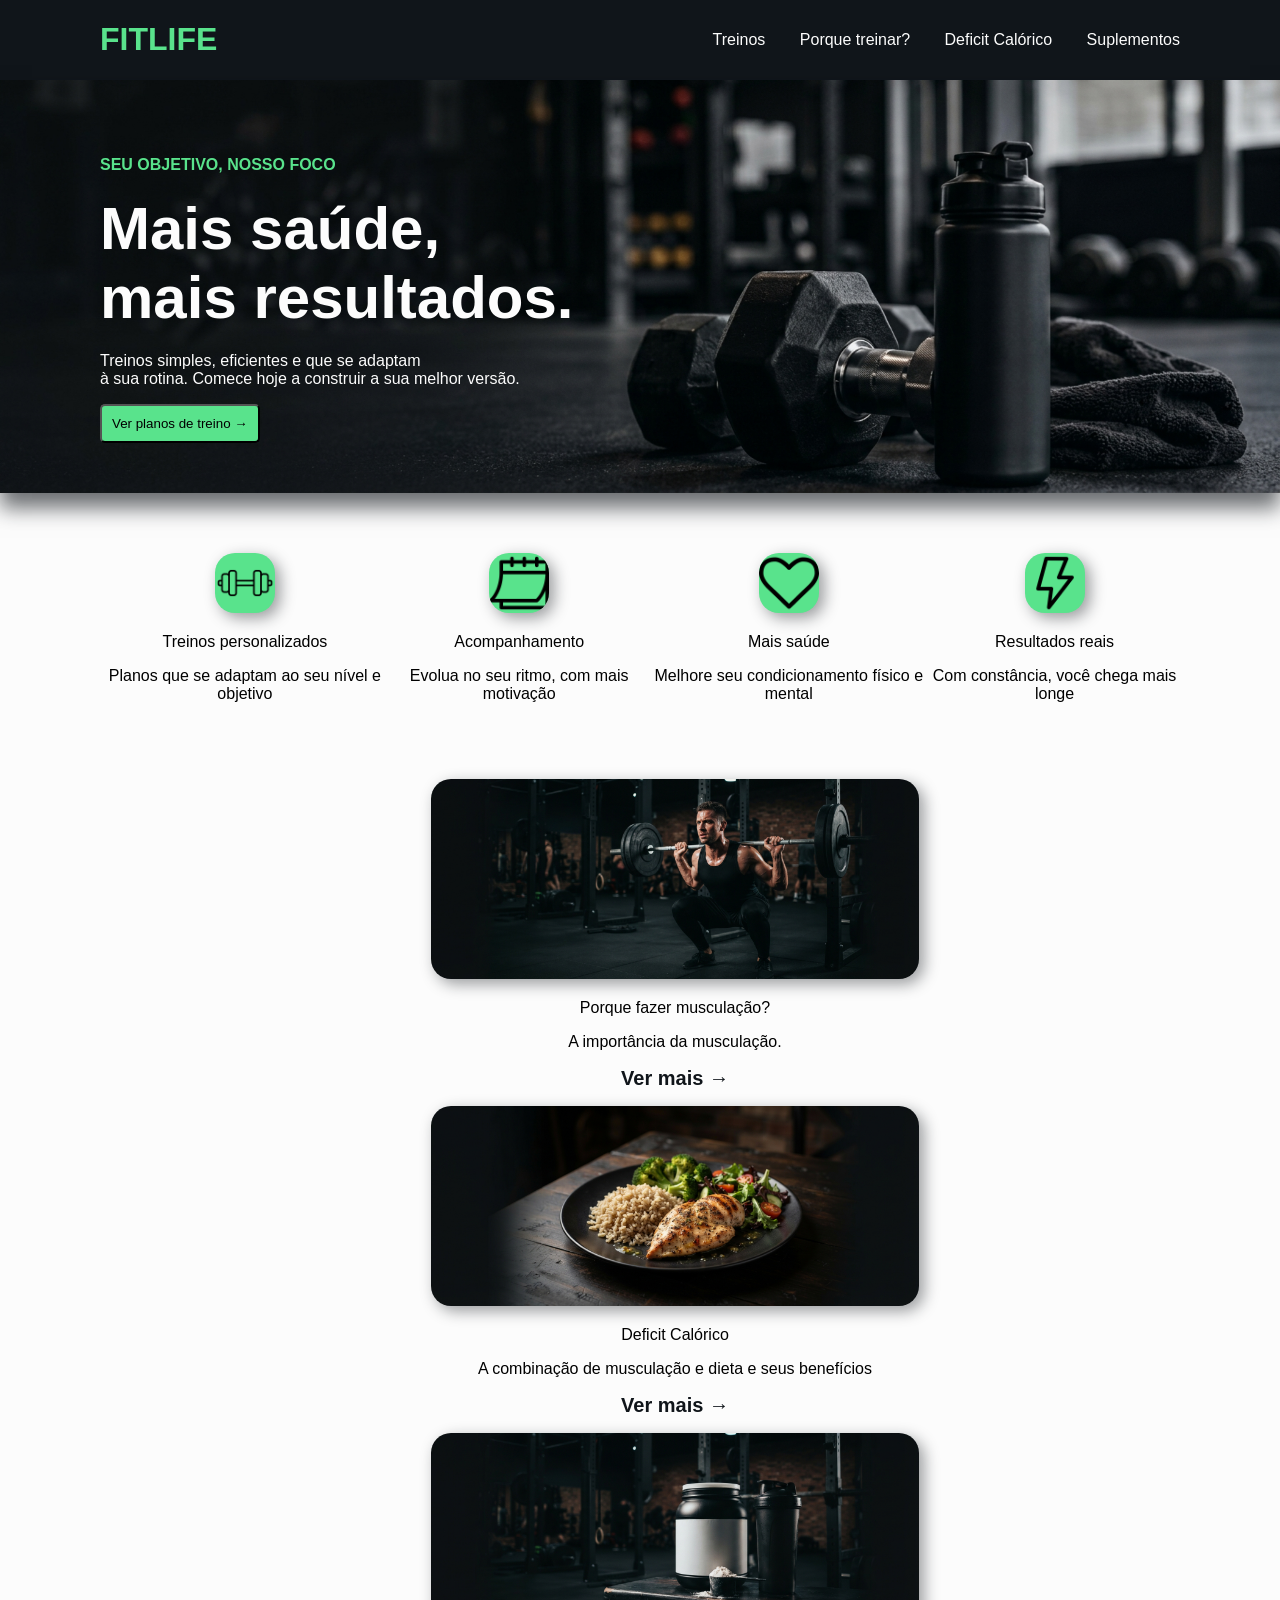
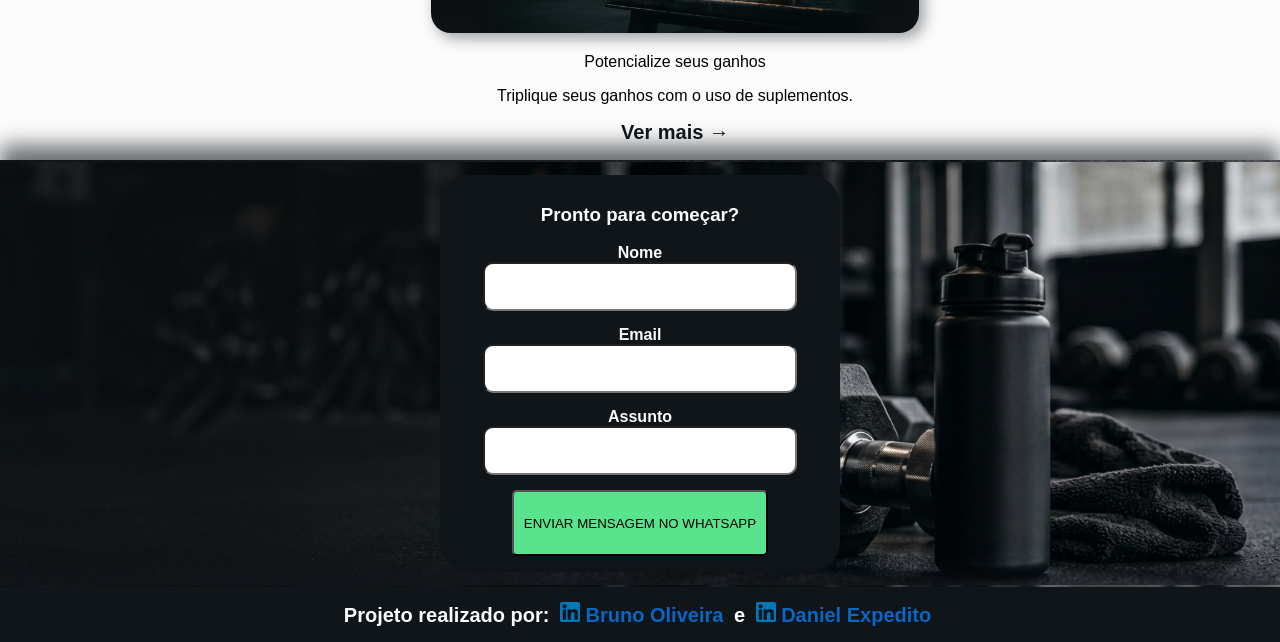
==== index.html @ 1dca29e5 "Alteração do nome pagina inicial" ====
<!DOCTYPE html>
<html lang="pt-br">
<head>
    <meta charset="UTF-8">
    <meta name="viewport" content="width=device-width, initial-scale=1.0">
    <title>FITLIFE</title>
    <link rel="stylesheet" href="style.css">
</head>
<body>     
    <header>
        <h1>FITLIFE</h1>
        <nav>
            <a href="pagina01.html">Treinos</a>
            <a href="pagina02.html">Porque treinar?</a>
            <a href="pagina03.html">Deficit Calórico</a>
            <a href="pagina04.html">Suplementos</a>
        </nav> <!--Cabeçalho-->
    </header>
    <main>
    <!--Imagem do halter e garrafa-->
        <div id="textoimagem"> <!--Texto-->
            <p class="verde">SEU OBJETIVO, NOSSO FOCO</p>
            <h2 class="branco">Mais saúde,<br>
                mais resultados.</h2>  
                <p class="branco">Treinos simples, eficientes e que se adaptam <br>
                à sua rotina. Comece hoje a construir a sua melhor versão.</p>
                <a href="pagina01.html" target="_blank">
                    <button class="botao">
                        Ver planos de treino →
                    </button>
                </a>
        </div>
        <div id="icones">
            <div>
                <img src="imagens/paginaPrincipal/halteres.png" alt="halter" height="60px" class="imagens">
                <p>Treinos personalizados</p>
                <p>Planos que se adaptam ao seu nível e objetivo</p>
            </div>
            <div>
                <img src="imagens/paginaPrincipal/calendario.png" alt="calendario" height="60px" class="imagens">
                <p>Acompanhamento</p>
                <p>Evolua no seu ritmo, com mais motivação</p>
            </div>
            <div>
                <img src="imagens/paginaPrincipal/coração.png" alt="coração" height="60px" class="imagens">
                <p>Mais saúde</p>
                <p>Melhore seu condicionamento físico e mental</p>
            </div>
            <div>
                <img src="imagens/paginaPrincipal/raio.png" alt="raio" height="60px" class="imagens">
                <p>Resultados reais</p>
                <p>Com constância, você chega mais longe</p>
            </div>
        </div>
        <div id="navegacao">
            <div>
                <img src="imagens/paginaPrincipal/musculação.jpg " alt="musculação" height="200px" class="imagens">
                <p>Porque fazer musculação?</p>
                <p>A importância da musculação.</p>
                <p><a href="pagina02.html">Ver mais →</a></p>
            </div>
            <div>
                <img src="imagens/paginaPrincipal/deficitcalorico.jpg" alt="deficit calorico" height="200px" class="imagens">
                <p>Deficit Calórico</p>
                <p>A combinação de musculação e dieta e seus benefícios</p>
                <p><a href="pagina03.html">Ver mais →</a></p>
            </div>
            <div>
                <img src="imagens/paginaPrincipal/suplementação.jpg" alt="suplementos" height="200px" class="imagens">
                <p>Potencialize seus ganhos</p>
                <p>Triplique seus ganhos com o uso de suplementos.</p>
                <p><a href="pagina04.html">Ver mais →</a></p>
            </div>
        </div>
    </main>
    <footer>
        <div id="forms">
            <div class="forms">
                <h3>Pronto para começar?</h3>
                <form id="formulario" method="post">
                    <div>
                        <label for="nome" class="label">Nome</label>
                        <input type="text" id="fnome" name="nome"  class="input">
                    </div>
                    <div>
                        <label for="email" class="label">Email</label>
                        <input type="email" name="email" id="femail"  class="input">
                    </div>
                    <div>
                        <label for="texto" class="label">Assunto
                        </label>
                        <input type="text" id="ftexto" name="texto"  class="input">
                    </div>
                    <button type="submit" class="botao">
                        <p>ENVIAR MENSAGEM NO WHATSAPP</p>
                    </button>
                    <script src="script.js"></script>
                </form>
            </div>
        </div>
        <div class="creditos">
            <p> Projeto realizado por: 
                <a href="https://www.linkedin.com/in/bruno-oliveira-056923248/" target="_blank"><img src="imagens/paginaPrincipal/linkedin.png" alt="logo linkedin" height="20px"> Bruno Oliveira</a> e <a href="https://www.linkedin.com/in/daniel-expedito-7985722a0/" target="_blank"> <img src="imagens/paginaPrincipal/linkedin.png" alt="logo linkedin" height="20px"> Daniel Expedito</a>
            </p> 
        </div>
    </footer>
</body>
</html>
---- style.css ----
body { /* PAGINA PRINCIPAL 01*/
    background-color: #FCFCFC;
    margin: 0;
    text-align: justify;
    font-family: Arial, Helvetica, sans-serif;
    font-size: 1em;
}

header {
    background-color: #10151A;
    padding-left: 100px;
    padding-right: 100px;
    display: flex;
    align-items: center;
    justify-content: space-between;
    box-shadow: 0px 15px 20px #10151a9c;
}

header > h1 {
    color: #59E38C;
}

header > nav > a {
    text-decoration: none;
    color: #FCFCFC;
    padding-left: 30px;
}

header > nav > a:hover {
    color: #59E38C;
    background-color: #59e38c4f;
    padding: 10px;
    border-radius: 30px;
}

#textoimagem {
    padding-top: 60px;
    padding-left: 100px;
    padding-right: 100px;
    background-image: url(imagens/paginaPrincipal/fundo.jpg); 
    background-size: 100%;
    background-repeat: no-repeat;
    background-position: bottom;
    box-shadow: 0px 15px 20px #10151a9c;
}

.verde {
    color: #59E38C;
    font-weight: bold;
}

#textoimagem > h2 {
    font-size: 60px;
    margin: 20px 0 20px 0;
}

.branco {
    color: #FCFCFC;
}

.botao {
    background-color: #59E38C;
    padding: 10px;
    border-radius: 5px;
    margin-bottom: 50px;
}

.botao:hover {
    background-color: #FCFCFC;
    color: #10151A;
    font-weight: bolder;
}

#icones {
    padding-left: 100px;
    padding-right: 100px;
    padding-top: 60px;
    display: flex;
    text-align: center;
}

.imagens {
    background-color: #59E38C;
    border-radius: 20px;
    box-shadow: 5px 5px 15px #10151a6b;
}

#icones > div{
    margin: auto;
}

#navegacao {
    padding: 60px 100px 0px 100px;
    text-align: center;
}

#navegacao > div {
    margin: auto;
    display: inline-block;
    padding-left: 70px;
}

#navegacao > div > p > a {
    text-decoration: none;
    color: #10151A; 
    font-weight: bold;
    font-size: 20px;
}

#navegacao > div > p > a:hover {
    color: #FCFCFC;
    background-color: #10151A;
    padding: 10px;
    border-radius: 30px;   
}

#forms {
    background-image: url(imagens/paginaPrincipal/fundo.jpg);
    color: #FCFCFC;
    font-weight: bold;
    text-align: center;
    padding-bottom: 15px;
    background-size: 100%;
    background-position: center;
    padding-top: 15px;
    box-shadow: 0px -15px 20px #10151a9c;
}

#forms > h3 {
    padding-top: 15px;
    font-size: 30px;
    margin-top: 0px;
}

.forms {
    background-color: #10151A;
    width: 400px;
    height: 377px;
    margin: auto;
    padding-top: 10px;
    padding-bottom: 10px;
    border-radius: 30px;
}

.input {
    width: 300px;
    height: 35px;
    font-size: 16px;
    padding: 5px;
    display: block;
    margin: auto;
    margin-bottom: 15px;
    border-radius: 10px;
}

.creditos {
    text-align: center;
    background-color: #10151A;
    padding: 15px;
    color: #FCFCFC;
    font-weight: bolder;
    font-size: 20px;
    box-shadow: 0px -15px 20px #10151a9c;
}

.creditos > p {
    margin: 0px;
}

.creditos > p > a {
    color: #0A66C2;
    text-decoration: none;
    padding-left: 5px;
    padding-right: 5px;
}

.creditos > p > a:hover {
    color: #10151A;
    background-color: #ffffff;
    padding: 10px;
    border-radius: 30px;
}

body.pagina01 { /*PAGINA 01 - TREINOS*/
    background-color: #FCFCFC;
    margin: 0;
    text-align: justify;
    font-family: Arial, Helvetica, sans-serif;
    font-size: 1em; 
}

.tabelas {
    border: 1px solid black;
    border-radius: 5px;
    text-align: center;
}

.tabelas > thead > tr > th {
    color: #FCFCFC;
    background-color: #10151A;
}

.iniciante > div {
    padding-bottom: 15px;
}

.iniciante > div > h1 {
    margin-top: 0px;
    padding-top: 15px;
}

.intermediario > div {
    padding-bottom: 15px;
}

.intermediario > div > h1 {
    margin-top: 0px; 
    padding-top: 15px;   
}

.avancado > div {
    padding-bottom: 15px;
}

.avancado > div > div > h1 {
    margin-top: 0px; 
    padding-top: 15px;   
}

.linha {
    height: 10px;
    border: none;
    background-color: #10151A;
    box-shadow: 5px 5px 15px #10151a6b;
}

.aprenda > div {
    text-align: center;
}

.aprenda > div > h2 {
    margin-top: 0px;
    padding-top: 15px;
}

.aprenda > div > a > img {
    margin: auto;
    display: flex;
}

body.pagina02 { /*PAGINA 02 - PORQUE TREINAR?*/
    background-color: #FCFCFC;
    margin: 0;
    text-align: justify;
    font-family: Arial, Helvetica, sans-serif;
    font-size: 1em;
}


body.pagina03 { /*PAGINA 03 - DÉFICIT CALÓRICO*/
    background-color: #FCFCFC;
    margin: 0;
    text-align: justify;
    font-family: Arial, Helvetica, sans-serif;
    font-size: 1em; 
}

.listas > li {
    padding: 5px;
}

.imagensPag03 {
    width: 100%;
    display: block;
    box-shadow: 0px -15px 20px #10151a9c;
}

.sessaoEscura {
    background-color: #10151A;
    color: #FCFCFC;
}

.sessaoEscura > div > h3 {
    padding-top: 20px;
    margin-top: 0px;
}

.referencias02 {
    text-decoration: none;
    color: #59E38C; 
    font-weight: bold;
    font-size: 20px;
}

.referencias02:hover {
    color: #10151A;
    background-color: #59E38C;
    padding: 5px;
    border-radius: 30px; 
}

.grandesMarcas > a > img {
    width: 300px;
    padding-right: 30px;
    padding-bottom: 30px;
    padding-top: 30px;
    padding: 30px 30px 30px 0px;
}

body.pagina04 { /*PAGINA 04 - MUSCULAÇÃO*/
    background-color: #FCFCFC;
    margin: 0;
    text-align: justify;
    font-family: Arial, Helvetica, sans-serif;
    font-size: 1em;
}

.divMain {
    padding-left: 100px;
    padding-right: 100px;
}

.referencias{
    text-decoration: none;
    color: #10151A; 
    font-weight: bold;
    font-size: 20px;
}

.referencias:hover {
    color: #FCFCFC;
    background-color: #10151A;
    padding: 5px;
    border-radius: 30px; 
}

.principaisSuplementos {
    background-color: #10151A;
    padding: 20px 100px 20px 100px;
    color: #FCFCFC;
    box-shadow: 0px 15px 20px #10151a9c;
}

.principaisSuplementos > h2 {
    text-align: center;
}

.principaisSuplementos > div > img {
    height: 200px;
    width: 300px;
    border-radius: 20px;
    border: 2px solid #59E38C;
}

.grandesMarcas > div > a > img{
    width: 300px;
}

.grandesMarcas > h3 {
    width: 100%;
    text-align: center;
    padding-bottom: 30px;
}

.grandesMarcas {
    display: flex;
    flex-wrap: wrap;
    justify-content: center;
}
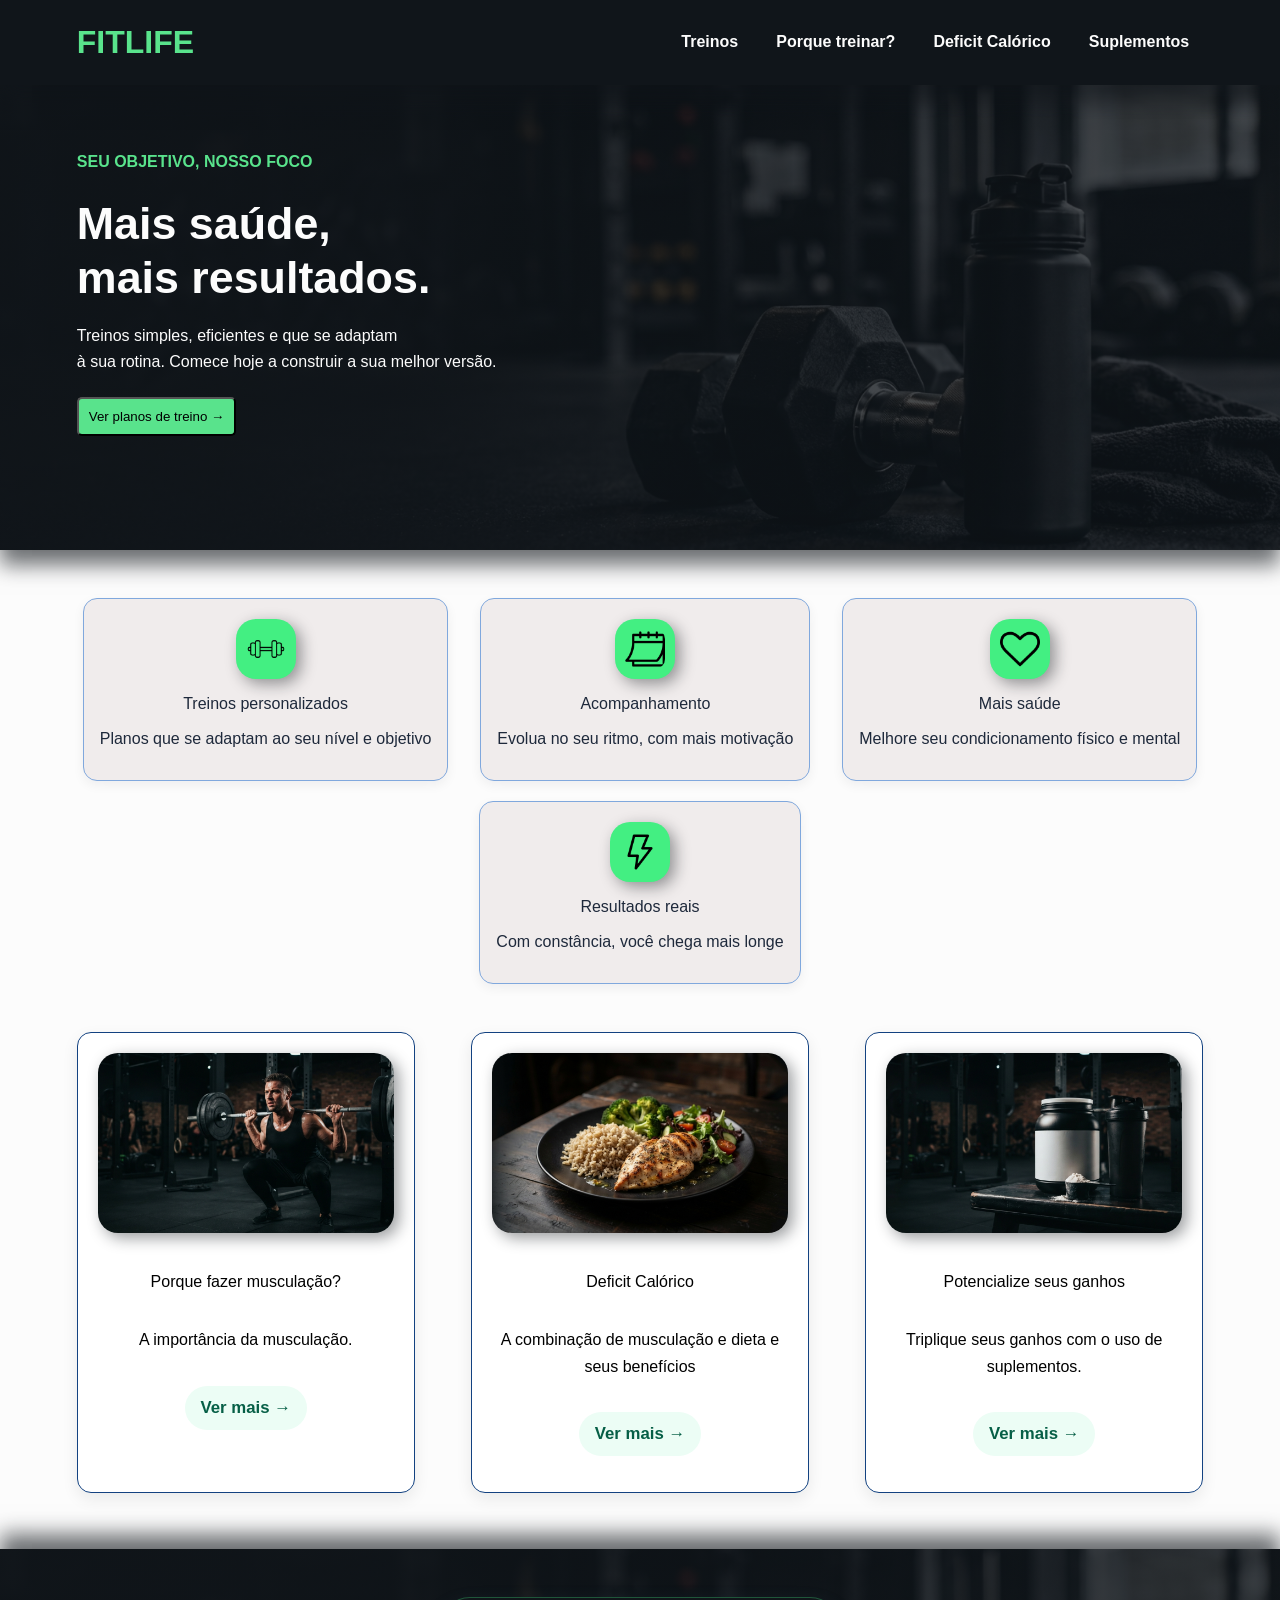
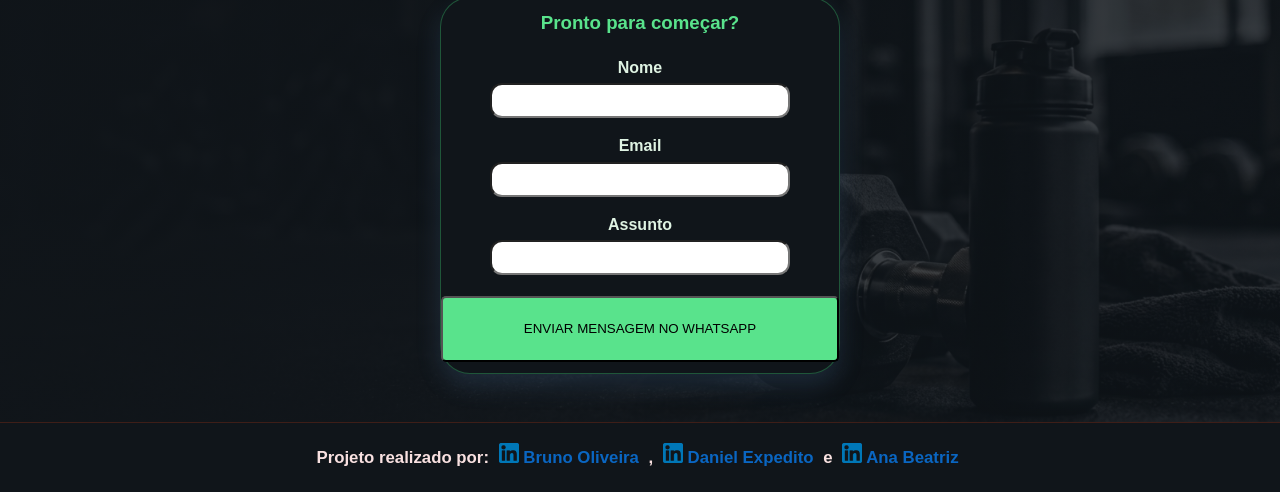
==== commit ad606432: "Participantes" ====
--- a/index.html
+++ b/index.html
@@ -100,8 +100,10 @@
         </div>
         <div class="creditos">
             <p> Projeto realizado por: 
-                <a href="https://www.linkedin.com/in/bruno-oliveira-056923248/" target="_blank"><img src="imagens/paginaPrincipal/linkedin.png" alt="logo linkedin" height="20px"> Bruno Oliveira</a> e <a href="https://www.linkedin.com/in/daniel-expedito-7985722a0/" target="_blank"> <img src="imagens/paginaPrincipal/linkedin.png" alt="logo linkedin" height="20px"> Daniel Expedito</a>
-            </p> 
+                <a href="https://www.linkedin.com/in/bruno-oliveira-056923248/" target="_blank"><img src="imagens/paginaPrincipal/linkedin.png" alt="logo linkedin" height="20px"> Bruno Oliveira</a> , <a href="https://www.linkedin.com/in/daniel-expedito-7985722a0/" target="_blank"> <img src="imagens/paginaPrincipal/linkedin.png" alt="logo linkedin" height="20px"> Daniel Expedito</a>
+                e  <a href="https://www.linkedin.com/in/ana-beatriz-01628368-unicap/" target="_blank"><img
+                        src="imagens/paginaPrincipal/linkedin.png" alt="logo linkedin" height="20px"> Ana Beatriz</a>
+            </p>
         </div>
     </footer>
 </body>
--- a/style.css
+++ b/style.css
@@ -1,29 +1,54 @@
-body { /* PAGINA PRINCIPAL 01*/
+*, *::before, *::after {
+    box-sizing: border-box;
+}
+
+body,
+body.pagina01,
+body.pagina02,
+body.pagina03,
+body.pagina04 { /* PAGINA PRINCIPAL 01*/
     background-color: #FCFCFC;
     margin: 0;
-    text-align: justify;
+    text-align: left;
     font-family: Arial, Helvetica, sans-serif;
     font-size: 1em;
+    line-height: 1.65;
 }
 
 header {
     background-color: #10151A;
-    padding-left: 100px;
-    padding-right: 100px;
+    color: #FCFCFC;
+    padding: 16px 6%;
     display: flex;
+    flex-wrap: wrap;
     align-items: center;
     justify-content: space-between;
+    gap: 16px;
+    position: sticky;
+    top: 0;
+    z-index: 50;
     box-shadow: 0px 15px 20px #10151a9c;
 }
 
 header > h1 {
-    color: #59E38C;
+    margin: 0;
+    color: #59e38c;
+}
+
+header > nav {
+    display: flex;
+    flex-wrap: wrap;
+    align-items: center;
+    gap: 10px;
 }
 
 header > nav > a {
     text-decoration: none;
     color: #FCFCFC;
-    padding-left: 30px;
+    font-weight: bold;
+    padding: 8px 14px;
+    border-radius: 30px;
+    transition:background-color 0.2s ease, color 0.2s ease;
 }
 
 header > nav > a:hover {
@@ -34,14 +59,14 @@
 }
 
 #textoimagem {
-    padding-top: 60px;
-    padding-left: 100px;
-    padding-right: 100px;
-    background-image: url(imagens/paginaPrincipal/fundo.jpg); 
-    background-size: 100%;
+    
+    background-image: linear-gradient(120deg, rgba(16, 21, 26, 0.88), rgba(16, 21, 26, 0.72)),
+        url(imagens/paginaPrincipal/fundo.jpg);
+    background-size: cover;
     background-repeat: no-repeat;
     background-position: bottom;
     box-shadow: 0px 15px 20px #10151a9c;
+    padding: 64px 6%;
 }
 
 .verde {
@@ -50,8 +75,15 @@
 }
 
 #textoimagem > h2 {
-    font-size: 60px;
-    margin: 20px 0 20px 0;
+    font-size: 2.8rem;
+    line-height: 1.2;
+    margin: 12px 0 18px 0;
+    max-width: 720px;
+}
+
+#textoimagem > p {
+    margin: 0 0 22px 0;
+    max-width: 640px;
 }
 
 .branco {
@@ -68,43 +100,90 @@
 .botao:hover {
     background-color: #FCFCFC;
     color: #10151A;
+    transform: translateY(-2px);
     font-weight: bolder;
 }
 
 #icones {
-    padding-left: 100px;
-    padding-right: 100px;
-    padding-top: 60px;
+    padding: 48px 6% 24px 6%;
     display: flex;
+    flex-wrap: wrap;
+    gap: 20px;
     text-align: center;
 }
 
 .imagens {
-    background-color: #59E38C;
+    background-color: hsl(142, 84%, 60%);
     border-radius: 20px;
+    padding: 10px;
     box-shadow: 5px 5px 15px #10151a6b;
+}
+
+#icones .imagens {
+    width: 60px;
+    height: 60px;
+    object-fit: contain;
+    display: block;
+    margin: 0 auto 12px auto;
+}
+
+#icones > div > p {
+    margin: 0 0 8px 0;
+    color: #1E293B;
 }
 
 #icones > div{
     margin: auto;
+    background-color: #f0ecec;
+    border: 1px solid #80a8dd;
+    border-radius: 14px;
+    padding: 20px 16px;
+    box-shadow: 0 4px 12px rgba(16, 21, 26, 0.06);
 }
 
 #navegacao {
-    padding: 60px 100px 0px 100px;
+    padding: 24px 6% 56px 6%;
+    display: flex;
+    justify-content: space-between;
+    flex-wrap: wrap;
+    gap: 24px;
     text-align: center;
 }
 
 #navegacao > div {
-    margin: auto;
-    display: inline-block;
-    padding-left: 70px;
+    background-color: #FFFFFF;
+    border: 1px solid #134281;
+    border-radius: 14px;
+    padding: 20px;
+    display: flex;
+    flex-direction: column;
+    align-items: center;
+    text-align: center;
+    width: 30%;
+    box-shadow: 0 6px 16px rgba(16, 21, 26, 0.08);
+    
+}
+
+
+#navegacao .imagens {
+    width: 100%;
+    align-content: center;
+    height: 180px;
+    object-fit: cover;
+    padding: 0;
+    margin-bottom: 20px;
 }
 
 #navegacao > div > p > a {
+    display: block;
     text-decoration: none;
-    color: #10151A; 
-    font-weight: bold;
-    font-size: 20px;
+    color: #065F46;
+    font-weight: bold;
+    font-size: 1.05rem;
+    padding: 8px 16px;
+    border-radius: 30px;
+    background-color: #ECFDF5;
+    transition: background-color 0.2s ease, color 0.2s ease, transform 0.2s ease;
 }
 
 #navegacao > div > p > a:hover {
@@ -115,21 +194,23 @@
 }
 
 #forms {
-    background-image: url(imagens/paginaPrincipal/fundo.jpg);
-    color: #FCFCFC;
-    font-weight: bold;
-    text-align: center;
-    padding-bottom: 15px;
-    background-size: 100%;
+    background-image:
+    linear-gradient(120deg, rgba(16, 21, 26, 0.9), rgba(16, 21, 26, 0.78)),
+     url(imagens/paginaPrincipal/fundo.jpg);    
+    color: #FCFCFC;
+    font-weight: bold;
+    text-align: center;
+    padding: 48px 6%;
+    background-size: cover;
     background-position: center;
-    padding-top: 15px;
     box-shadow: 0px -15px 20px #10151a9c;
 }
 
 #forms > h3 {
-    padding-top: 15px;
-    font-size: 30px;
-    margin-top: 0px;
+    padding-top: 0;
+    font-size: 1.85rem;
+    margin-top: 90px;
+    color: #2fd992;
 }
 
 .forms {
@@ -140,6 +221,19 @@
     padding-top: 10px;
     padding-bottom: 10px;
     border-radius: 30px;
+    border: 1px solid rgba(66, 236, 128, 0.3);
+    box-shadow: 0 12px 24px rgba(86, 132, 179, 0.2);
+}
+
+.forms > h3 {
+    margin: 0 0 16px 0;
+    color: #59E38C;
+}
+
+.label {
+    display: block;
+    margin-bottom: 2px;
+    color: #dff3e3;
 }
 
 .input {
@@ -150,17 +244,25 @@
     display: block;
     margin: auto;
     margin-bottom: 15px;
-    border-radius: 10px;
+    border-radius: 12px;
+}
+
+
+
+#formulario > .botao {
+    width: 100%;
+    text-align: center;
+    margin-top: 6px;
 }
 
 .creditos {
     text-align: center;
     background-color: #10151A;
-    padding: 15px;
-    color: #FCFCFC;
-    font-weight: bolder;
-    font-size: 20px;
-    box-shadow: 0px -15px 20px #10151a9c;
+    padding: 20px 6%;
+    color: #f9e1e1;
+    font-weight: bold;
+    font-size: 1.05rem;
+    border-top: 1px solid rgba(242, 65, 15, 0.2);
 }
 
 .creditos > p {
@@ -176,84 +278,135 @@
 
 .creditos > p > a:hover {
     color: #10151A;
-    background-color: #ffffff;
+    background-color: #eedada;
     padding: 10px;
     border-radius: 30px;
 }
 
-body.pagina01 { /*PAGINA 01 - TREINOS*/
+.tabelas {
+    border: 1px solid black;
+    border-radius: 8px;
+    text-align: center;
+    width: 100%;
+    background-color: #f0f5f3;
+    overflow-x: hidden;
+    box-shadow: 5px 5px 15px #10151a6b;
+    border-collapse: collapse;
+}
+
+.tabelas > thead > tr > th {
+    color: #FCFCFC;
+    background-color: #10151A;
+    padding: 14px 16px;
+    text-align: left;
+    font-weight: bold;
+    text-transform: uppercase;
+    font-weight: 700;
+    border-bottom: 1px solid #E2E8F0;
+}
+
+.tabelas td {
+    padding: 12px 14px;
+    text-align: left;
+    border-bottom: 1px solid #2668bf;
+}
+
+.tabelas tr:nth-child(even) td {
+    background-color: #58eda04f;
+}
+
+.tabelas tbody tr:hover td {
+    background-color: rgba(89, 237, 30, 0.393);
+}
+
+.iniciante > div,
+.intermediario > div,
+.avancado > div {
+    padding-bottom: 25px;
+}
+
+.iniciante > div > P,
+.intermediario > div > P,
+.avancado > div > div > P {
+    text-align: justify;
+    padding-left: 10px;
+    font-size: 1.25rem;
+    font-weight: 600;
+
+
+}
+.iniciante > div > h1,
+.intermediario > div > h1,
+.avancado > div > div > h1 {
+    margin-top: 0;
+    padding-top: 15px;
+    border-left: 10px solid #59E38C;
+    padding-left: 12px;
+}
+
+
+.avancado > div > div > h1 {
+    margin-top: 0px; 
+    padding-top: 15px;   
+}
+
+.linha {
+    height: 10px;
+    border: none;
+    background-color: #10151A;
+    box-shadow: 5px 5px 15px #10151a6b;
+    margin: 23px 0;
+}
+
+.aprenda > div {
+    text-align: center;
+}
+
+.aprenda > div > h2 {
+    margin-top: 0px;
+    padding-top: 15px;
+    background-color: #10151A;
+    color: #FCFCFC;
+    border-radius: 20px;
+}
+
+.aprenda > div > a > img {
+    margin: auto;
+    display: block;
+    width: 200px;
+    height: 110px;
+    object-fit: cover;
+    background-color: #d9e2eb;
+    border-radius: 20px;
+}
+
+.aprenda > div > p {
+    text-align: center;
+    padding-left: 10px;
+    font-size: 1.15rem;
+    font-weight: 450;
+    
+}
+
+
+.aprenda > div > a > img:hover {
+    box-shadow: 10px 2px 15px #95abc1;
+}
+
+body.pagina04 { /*PAGINA 01 - PRINCIPAL*/
     background-color: #FCFCFC;
     margin: 0;
     text-align: justify;
     font-family: Arial, Helvetica, sans-serif;
-    font-size: 1em; 
-}
-
-.tabelas {
-    border: 1px solid black;
-    border-radius: 5px;
-    text-align: center;
-}
-
-.tabelas > thead > tr > th {
-    color: #FCFCFC;
-    background-color: #10151A;
-}
-
-.iniciante > div {
-    padding-bottom: 15px;
-}
-
-.iniciante > div > h1 {
-    margin-top: 0px;
-    padding-top: 15px;
-}
-
-.intermediario > div {
-    padding-bottom: 15px;
-}
-
-.intermediario > div > h1 {
-    margin-top: 0px; 
-    padding-top: 15px;   
-}
-
-.avancado > div {
-    padding-bottom: 15px;
-}
-
-.avancado > div > div > h1 {
-    margin-top: 0px; 
-    padding-top: 15px;   
-}
-
-.linha {
-    height: 10px;
-    border: none;
-    background-color: #10151A;
-    box-shadow: 5px 5px 15px #10151a6b;
-}
-
-.aprenda > div {
-    text-align: center;
-}
-
-.aprenda > div > h2 {
-    margin-top: 0px;
-    padding-top: 15px;
-}
-
-.aprenda > div > a > img {
-    margin: auto;
-    display: flex;
-}
-
-body.pagina02 { /*PAGINA 02 - PORQUE TREINAR?*/
+    font-size: 150%;
+}
+
+body.pagina02 { 
     background-color: #FCFCFC;
     margin: 0;
     text-align: justify;
     font-family: Arial, Helvetica, sans-serif;
-    font-size: 1em;
+    font-size: 100%;
 }
 
 
@@ -262,21 +415,54 @@
     margin: 0;
     text-align: justify;
     font-family: Arial, Helvetica, sans-serif;
-    font-size: 1em; 
+    font-size: 100%; 
+}
+
+.listas {
+    padding-left: 20px;
+    margin: 14px 0;
+}
+
+.listas > p {
+    margin: 0 0 8px 0;
+    font-weight: bold;
 }
 
 .listas > li {
-    padding: 5px;
-}
+    padding: 6px 12px 6px 8px;
+    padding-left: 20px;
+    list-style-type: disc;
+    font-weight: bold;
+    width: 100%;
+    text-align: left;
+    font-weight: bold;
+    transition: color 0.2s ease;
+}
+
+li:hover {
+        color: #59E38C;
+
+    }
 
 .imagensPag03 {
     width: 100%;
-    display: block;
+    max-width: 800px;
+    margin: auto;
+    height: auto;
+    display: flex;
+    justify-content: center;
     box-shadow: 0px -15px 20px #10151a9c;
 }
 
 .sessaoEscura {
     background-color: #10151A;
+    color: #FCFCFC;
+    padding: 20px 6%;
+}
+
+.sessaoEscura .divMain {
+    background-color: #172028;
+    border-color: rgba(89, 227, 140, 0.25);
     color: #FCFCFC;
 }
 
@@ -286,10 +472,15 @@
 }
 
 .referencias02 {
+    display: inline-block;
     text-decoration: none;
-    color: #59E38C; 
-    font-weight: bold;
-    font-size: 20px;
+    color: #59E38C;
+    font-weight: bold;
+    font-size: 1.05rem;
+    padding: 4px 10px;
+    border-radius: 30px;
+    transition: background-color 0.2s ease, color 0.2s ease, transform 0.2s ease;
+    
 }
 
 .referencias02:hover {
@@ -316,15 +507,37 @@
 }
 
 .divMain {
-    padding-left: 100px;
-    padding-right: 100px;
+    padding: 28px 36px;
+    max-width: 920px;
+    margin: 28px auto;
+    background-color: #FFFFFF;
+    border: 1px solid #E2E8F0;
+    border-radius: 14px;
+    box-shadow: 0 6px 16px rgba(16, 21, 26, 0.06);
+    line-height: 1.65;
+
+}
+
+.divMain > h2 {
+    text-align: center;
+    border-left: 8px solid #59E38C;
+    padding-top: 20px;
+    padding-left: 20px;
+    margin-top: 28px;
 }
 
 .referencias{
+
+    display: inline-block;
     text-decoration: none;
-    color: #10151A; 
-    font-weight: bold;
-    font-size: 20px;
+    color: #065F46;
+    font-weight: bold;
+    font-size: 1.05rem;
+    padding: 4px 10px;
+    border-radius: 30px;
+    transition: background-color 0.2s ease, color 0.2s ease, transform 0.2s ease;
+    
+    
 }
 
 .referencias:hover {
@@ -343,6 +556,8 @@
 
 .principaisSuplementos > h2 {
     text-align: center;
+    color: #59E38C;
+    margin: 0 0 24px 0;
 }
 
 .principaisSuplementos > div > img {
@@ -350,6 +565,10 @@
     width: 300px;
     border-radius: 20px;
     border: 2px solid #59E38C;
+    object-fit: cover;
+    border-radius: 14px;
+    display: block;
+    margin-bottom: 12px;
 }
 
 .grandesMarcas > div > a > img{
@@ -366,5 +585,31 @@
     display: flex;
     flex-wrap: wrap;
     justify-content: center;
-}
-
+    align-items: center;
+    gap: 24px;
+    padding: 24px 6%;
+}
+
+@media (max-width: 600px) {
+    header {
+        padding: 14px 20px;
+    }
+
+    #textoimagem,
+    #icones,
+    #navegacao,
+    #forms,
+    .principaisSuplementos {
+        padding-left: 20px;
+        padding-right: 20px;
+    }
+
+    #icones {
+        grid-template-columns: 1fr;
+    }
+
+    .divMain {
+        padding: 20px;
+        margin: 20px 16px;
+    }
+}
